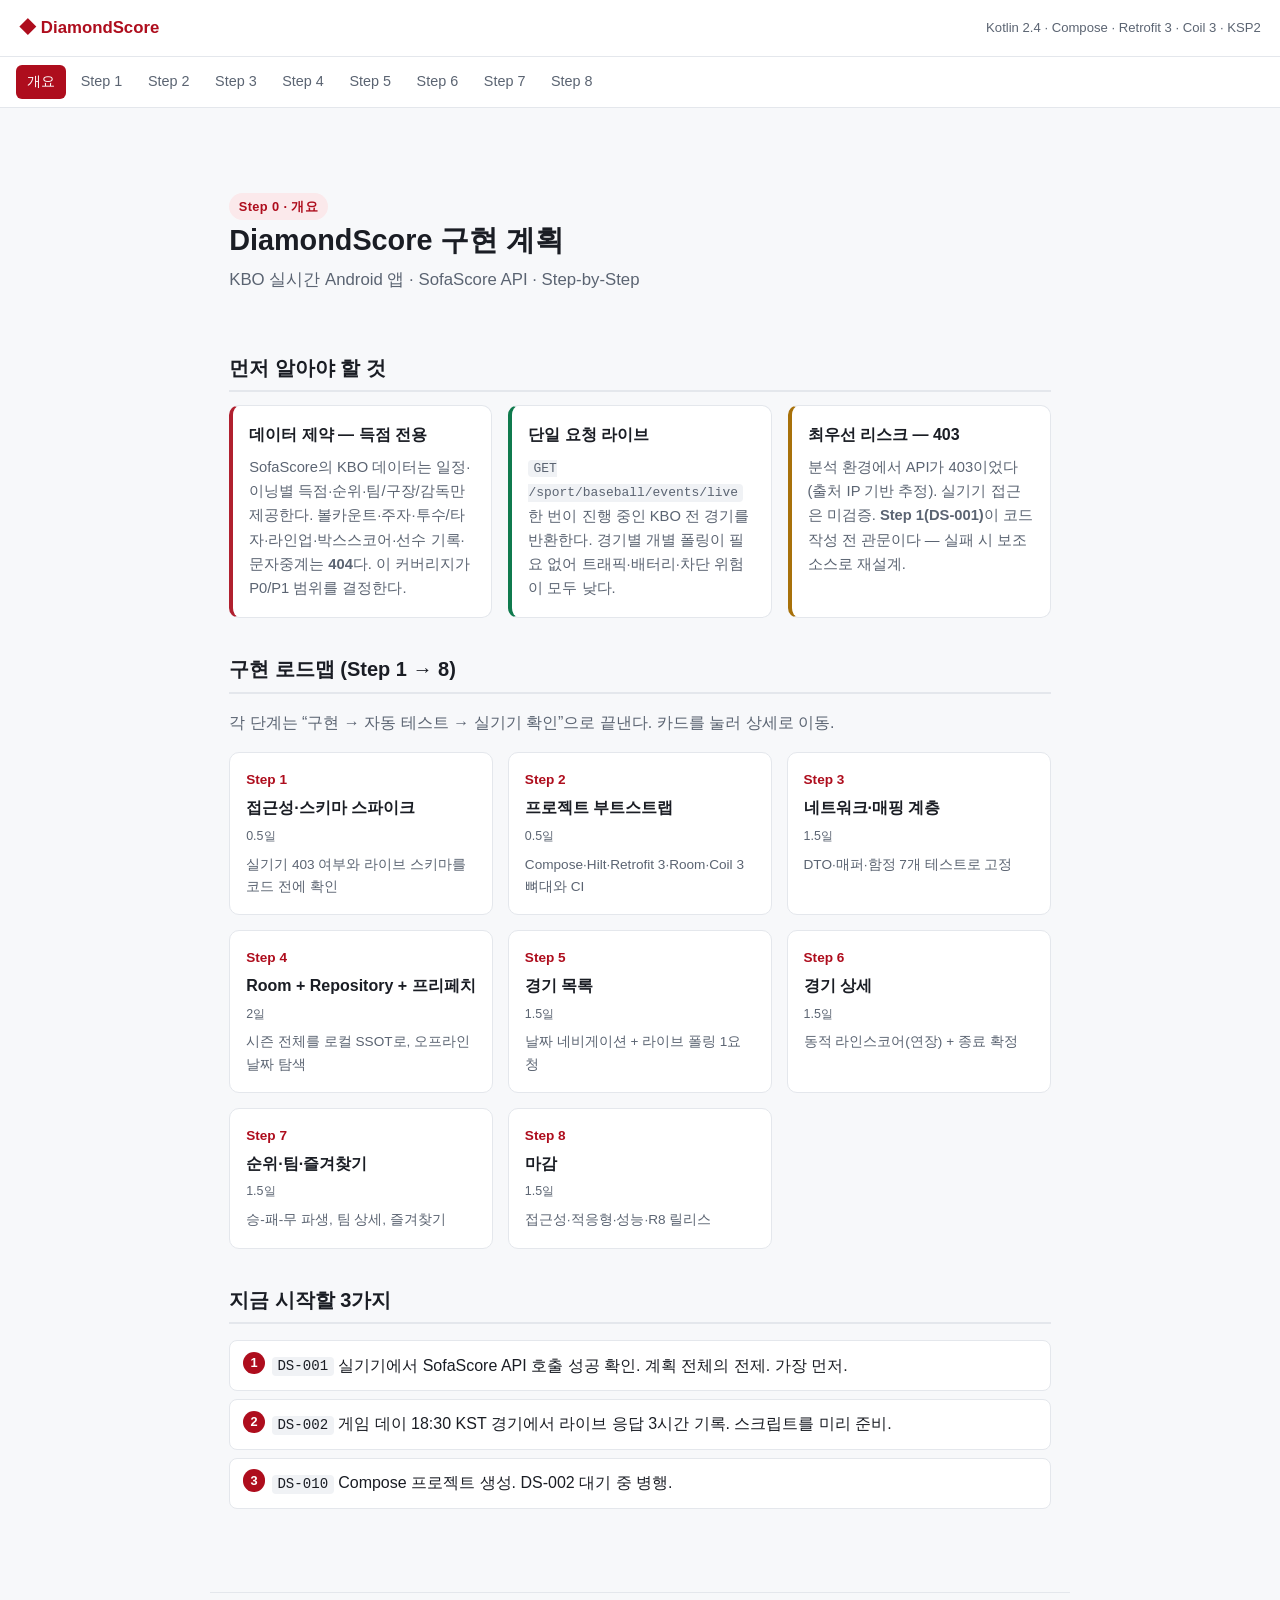
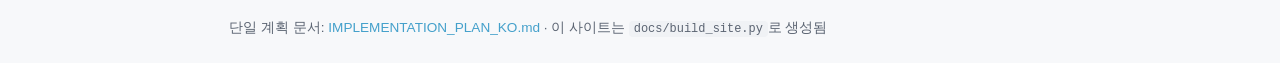
==== docs/index.html @ 122a35ac "Add DiamondScore implementation plan and Step-by-Step site - 단일 구현 계획 문서 (제품 요구사항 + 구현, §1~§13) - St" ====
<!doctype html>
<html lang="ko">
<head>
<meta charset="utf-8">
<meta name="viewport" content="width=device-width, initial-scale=1">
<title>개요 · DiamondScore</title>
<link rel="stylesheet" href="assets/site.css">
</head>
<body>
<header class="top">
  <a class="brand" href="index.html">◆ DiamondScore</a>
  <span class="stack">Kotlin 2.4 · Compose · Retrofit 3 · Coil 3 · KSP2</span>
</header>
<nav class="steps"><a href="index.html" class="active">개요</a><a href="step-1.html">Step 1</a><a href="step-2.html">Step 2</a><a href="step-3.html">Step 3</a><a href="step-4.html">Step 4</a><a href="step-5.html">Step 5</a><a href="step-6.html">Step 6</a><a href="step-7.html">Step 7</a><a href="step-8.html">Step 8</a></nav>
<main>

<section class="hero">
  <span class="step0">Step 0 · 개요</span>
  <h1>DiamondScore 구현 계획</h1>
  <p class="sub">KBO 실시간 Android 앱 · SofaScore API · Step-by-Step</p>
</section>

<section>
  <h2>먼저 알아야 할 것</h2>
  <div class="ctx-grid"><article class="ctx danger"><h3>데이터 제약 — 득점 전용</h3><p>SofaScore의 KBO 데이터는 일정·이닝별 득점·순위·팀/구장/감독만 제공한다. 볼카운트·주자·투수/타자·라인업·박스스코어·선수 기록·문자중계는 <strong>404</strong>다. 이 커버리지가 P0/P1 범위를 결정한다.</p></article><article class="ctx ok"><h3>단일 요청 라이브</h3><p><code>GET /sport/baseball/events/live</code> 한 번이 진행 중인 KBO 전 경기를 반환한다. 경기별 개별 폴링이 필요 없어 트래픽·배터리·차단 위험이 모두 낮다.</p></article><article class="ctx warn"><h3>최우선 리스크 — 403</h3><p>분석 환경에서 API가 403이었다(출처 IP 기반 추정). 실기기 접근은 미검증. <strong>Step 1(DS-001)</strong>이 코드 작성 전 관문이다 — 실패 시 보조 소스로 재설계.</p></article></div>
</section>

<section>
  <h2>구현 로드맵 (Step 1 → 8)</h2>
  <p class="lead">각 단계는 “구현 → 자동 테스트 → 실기기 확인”으로 끝낸다. 카드를 눌러 상세로 이동.</p>
  <div class="road-grid"><a class="road" href="step-1.html"><span class="rn">Step 1</span><span class="rt">접근성·스키마 스파이크</span><span class="rd">0.5일</span><span class="rg">실기기 403 여부와 라이브 스키마를 코드 전에 확인</span></a><a class="road" href="step-2.html"><span class="rn">Step 2</span><span class="rt">프로젝트 부트스트랩</span><span class="rd">0.5일</span><span class="rg">Compose·Hilt·Retrofit 3·Room·Coil 3 뼈대와 CI</span></a><a class="road" href="step-3.html"><span class="rn">Step 3</span><span class="rt">네트워크·매핑 계층</span><span class="rd">1.5일</span><span class="rg">DTO·매퍼·함정 7개 테스트로 고정</span></a><a class="road" href="step-4.html"><span class="rn">Step 4</span><span class="rt">Room + Repository + 프리페치</span><span class="rd">2일</span><span class="rg">시즌 전체를 로컬 SSOT로, 오프라인 날짜 탐색</span></a><a class="road" href="step-5.html"><span class="rn">Step 5</span><span class="rt">경기 목록</span><span class="rd">1.5일</span><span class="rg">날짜 네비게이션 + 라이브 폴링 1요청</span></a><a class="road" href="step-6.html"><span class="rn">Step 6</span><span class="rt">경기 상세</span><span class="rd">1.5일</span><span class="rg">동적 라인스코어(연장) + 종료 확정</span></a><a class="road" href="step-7.html"><span class="rn">Step 7</span><span class="rt">순위·팀·즐겨찾기</span><span class="rd">1.5일</span><span class="rg">승-패-무 파생, 팀 상세, 즐겨찾기</span></a><a class="road" href="step-8.html"><span class="rn">Step 8</span><span class="rt">마감</span><span class="rd">1.5일</span><span class="rg">접근성·적응형·성능·R8 릴리스</span></a></div>
</section>

<section class="startnow">
  <h2>지금 시작할 3가지</h2>
  <ol><li><code>DS-001</code> 실기기에서 SofaScore API 호출 성공 확인. 계획 전체의 전제. 가장 먼저.</li><li><code>DS-002</code> 게임 데이 18:30 KST 경기에서 라이브 응답 3시간 기록. 스크립트를 미리 준비.</li><li><code>DS-010</code> Compose 프로젝트 생성. DS-002 대기 중 병행.</li></ol>
</section>

</main>
<footer>
  <p>단일 계획 문서: <a href="IMPLEMENTATION_PLAN_KO.md">IMPLEMENTATION_PLAN_KO.md</a> · 이 사이트는 <code>docs/build_site.py</code>로 생성됨</p>
</footer>
</body>
</html>
---- docs/assets/site.css ----
:root{
  --bg:#f7f8fa; --surface:#ffffff; --ink:#1a1d24; --muted:#5b6472; --line:#e4e7ec;
  --brand:#ae0d1d; --accent:#44a0cb; --code-bg:#f0f2f5;
  --ok:#0f7a4d; --ok-bg:#e7f6ee; --warn:#a8710a; --warn-bg:#fbf1dd; --danger:#b0202f; --danger-bg:#fbe9eb;
}
@media (prefers-color-scheme:dark){
  :root{
    --bg:#0f1216; --surface:#171b21; --ink:#e6e9ef; --muted:#9aa4b2; --line:#2a303a;
    --brand:#f2647a; --accent:#6fc0e6; --code-bg:#1f242c;
    --ok:#5fd39a; --ok-bg:#12291f; --warn:#e0b25f; --warn-bg:#2a2313; --danger:#f2647a; --danger-bg:#2a1518;
  }
}
*{box-sizing:border-box}
html{scroll-behavior:smooth}
body{margin:0;background:var(--bg);color:var(--ink);
  font-family:-apple-system,BlinkMacSystemFont,"Segoe UI",Roboto,"Apple SD Gothic Neo","Noto Sans KR",sans-serif;
  line-height:1.65;font-size:16px}
a{color:var(--accent);text-decoration:none}
a:hover{text-decoration:underline}
code{background:var(--code-bg);padding:.1em .4em;border-radius:4px;font-size:.88em;
  font-family:ui-monospace,SFMono-Regular,Menlo,monospace}

.top{display:flex;align-items:center;justify-content:space-between;gap:1rem;flex-wrap:wrap;
  padding:.9rem 1.2rem;background:var(--surface);border-bottom:1px solid var(--line)}
.brand{font-weight:700;color:var(--brand);font-size:1.05rem}
.brand:hover{text-decoration:none}
.stack{color:var(--muted);font-size:.82rem}

nav.steps{position:sticky;top:0;z-index:10;display:flex;gap:.2rem;flex-wrap:wrap;
  padding:.5rem 1rem;background:var(--surface);border-bottom:1px solid var(--line)}
nav.steps a{padding:.3rem .7rem;border-radius:6px;color:var(--muted);font-size:.9rem;font-weight:500}
nav.steps a:hover{background:var(--code-bg);text-decoration:none}
nav.steps a.active{background:var(--brand);color:#fff}

main{max-width:860px;margin:0 auto;padding:1.5rem 1.2rem 3rem}
section{margin:2.2rem 0}
h1{font-size:1.8rem;line-height:1.25;margin:.2rem 0}
h2{font-size:1.25rem;margin:0 0 .8rem;padding-bottom:.35rem;border-bottom:2px solid var(--line)}
h3{font-size:1rem;margin:0 0 .4rem}
.lead,.sub{color:var(--muted)}

.hero{padding:1.6rem 0 .4rem}
.step0{display:inline-block;font-size:.8rem;font-weight:700;letter-spacing:.03em;
  color:var(--brand);background:var(--danger-bg);padding:.2rem .6rem;border-radius:999px}
.hero .sub{font-size:1.05rem;margin-top:.4rem}

.badge{font-size:.7rem;vertical-align:middle;padding:.15rem .5rem;border-radius:999px}
.badge.prio{background:var(--warn-bg);color:var(--warn);border:1px solid var(--warn)}

.ctx-grid{display:grid;grid-template-columns:repeat(auto-fit,minmax(230px,1fr));gap:1rem}
.ctx{background:var(--surface);border:1px solid var(--line);border-left:4px solid var(--line);
  border-radius:10px;padding:1rem}
.ctx p{margin:.3rem 0 0;color:var(--muted);font-size:.92rem}
.ctx.danger{border-left-color:var(--danger)}
.ctx.warn{border-left-color:var(--warn)}
.ctx.ok{border-left-color:var(--ok)}

.road-grid{display:grid;grid-template-columns:repeat(auto-fill,minmax(250px,1fr));gap:.9rem}
.road{display:flex;flex-direction:column;gap:.25rem;background:var(--surface);
  border:1px solid var(--line);border-radius:10px;padding:1rem;transition:transform .1s,border-color .1s}
.road:hover{text-decoration:none;transform:translateY(-2px);border-color:var(--accent)}
.rn{font-weight:700;color:var(--brand);font-size:.85rem}
.rt{font-weight:600;color:var(--ink)}
.rd{font-size:.78rem;color:var(--muted)}
.rg{font-size:.85rem;color:var(--muted);margin-top:.2rem}

.startnow ol{padding-left:0;list-style:none;counter-reset:s}
.startnow li{counter-increment:s;background:var(--surface);border:1px solid var(--line);
  border-radius:8px;padding:.7rem 1rem .7rem 2.6rem;margin:.5rem 0;position:relative}
.startnow li::before{content:counter(s);position:absolute;left:.8rem;top:.65rem;
  width:1.4rem;height:1.4rem;background:var(--brand);color:#fff;border-radius:50%;
  display:grid;place-items:center;font-size:.8rem;font-weight:700}

.meta-box{background:var(--surface);border:1px solid var(--line);border-radius:10px;padding:.4rem 1.1rem}
.meta-box p{margin:.6rem 0}
.meta-box strong{display:inline-block;min-width:5.5rem;color:var(--brand)}

ol.substeps{list-style:none;padding:0;counter-reset:d}
li.sub{background:var(--surface);border:1px solid var(--line);border-radius:10px;
  padding:1rem 1.1rem;margin:.8rem 0}
.sub-head{display:flex;align-items:baseline;gap:.6rem;flex-wrap:wrap}
.dsid{font-family:ui-monospace,monospace;font-size:.78rem;font-weight:700;color:#fff;
  background:var(--accent);padding:.15rem .5rem;border-radius:5px}
.sub-title{font-weight:600;font-size:1.02rem}
.ref{margin-left:auto;font-size:.78rem;color:var(--muted)}
ul.tasks{margin:.6rem 0 0;padding-left:1.2rem}
ul.tasks li{margin:.3rem 0}

.done{background:var(--ok-bg);border:1px solid var(--ok);border-radius:10px;padding:.6rem 1.2rem}
.done h2{border-color:color-mix(in srgb,var(--ok) 40%,transparent)}
ul.check{list-style:none;padding-left:1.6rem}
ul.check li{position:relative;margin:.4rem 0}
ul.check li::before{content:"✓";position:absolute;left:-1.6rem;color:var(--ok);font-weight:700}

nav.pager{display:flex;justify-content:space-between;gap:1rem;margin-top:2.5rem;
  padding-top:1.2rem;border-top:1px solid var(--line)}
nav.pager a{font-weight:600}

footer{max-width:860px;margin:0 auto;padding:1.5rem 1.2rem;color:var(--muted);font-size:.85rem;
  border-top:1px solid var(--line)}
footer p{margin:0}
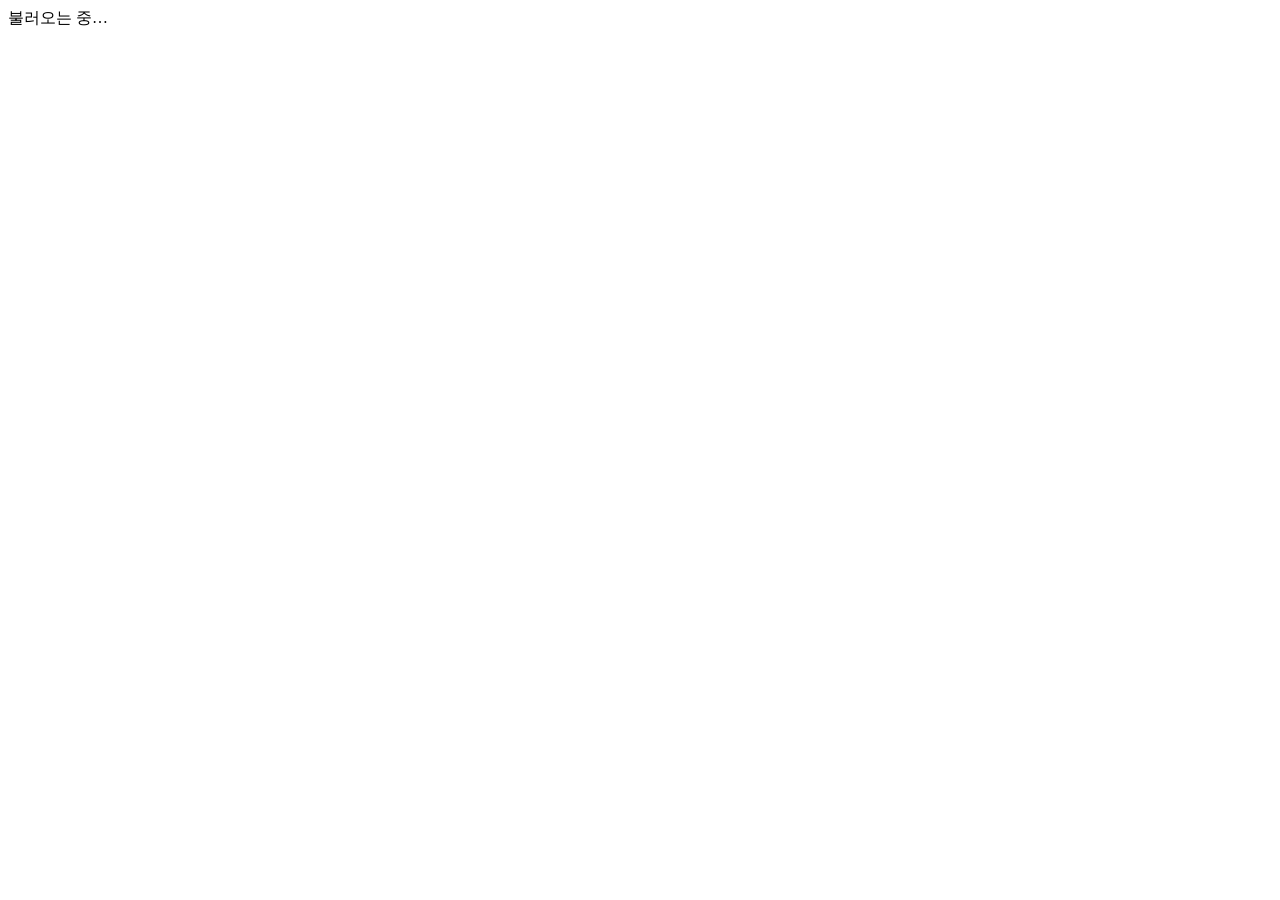
==== commit 5cb976c5: "Rebuild docs as docsify Codelabs tutorial - 정적 HTML 사이트 → docsify SPA(vue 테마·Prism·검색·진행률)로 전면 재개편 -" ====
--- a/docs/index.html
+++ b/docs/index.html
@@ -1,44 +1,78 @@
-<!doctype html>
+<!DOCTYPE html>
 <html lang="ko">
 <head>
-<meta charset="utf-8">
-<meta name="viewport" content="width=device-width, initial-scale=1">
-<title>개요 · DiamondScore</title>
-<link rel="stylesheet" href="assets/site.css">
+  <meta charset="UTF-8">
+  <meta name="viewport" content="width=device-width, initial-scale=1.0">
+  <title>DiamondScore — KBO 앱 Codelabs</title>
+  <meta name="description" content="SofaScore API로 KBO 실시간 Android 앱을 처음부터 만드는 단계별 따라하기 튜토리얼">
+  <link rel="stylesheet" href="//cdn.jsdelivr.net/npm/docsify@4/lib/themes/vue.css">
+  <link rel="stylesheet" href="assets/codelab.css">
 </head>
 <body>
-<header class="top">
-  <a class="brand" href="index.html">◆ DiamondScore</a>
-  <span class="stack">Kotlin 2.4 · Compose · Retrofit 3 · Coil 3 · KSP2</span>
-</header>
-<nav class="steps"><a href="index.html" class="active">개요</a><a href="step-1.html">Step 1</a><a href="step-2.html">Step 2</a><a href="step-3.html">Step 3</a><a href="step-4.html">Step 4</a><a href="step-5.html">Step 5</a><a href="step-6.html">Step 6</a><a href="step-7.html">Step 7</a><a href="step-8.html">Step 8</a></nav>
-<main>
-
-<section class="hero">
-  <span class="step0">Step 0 · 개요</span>
-  <h1>DiamondScore 구현 계획</h1>
-  <p class="sub">KBO 실시간 Android 앱 · SofaScore API · Step-by-Step</p>
-</section>
-
-<section>
-  <h2>먼저 알아야 할 것</h2>
-  <div class="ctx-grid"><article class="ctx danger"><h3>데이터 제약 — 득점 전용</h3><p>SofaScore의 KBO 데이터는 일정·이닝별 득점·순위·팀/구장/감독만 제공한다. 볼카운트·주자·투수/타자·라인업·박스스코어·선수 기록·문자중계는 <strong>404</strong>다. 이 커버리지가 P0/P1 범위를 결정한다.</p></article><article class="ctx ok"><h3>단일 요청 라이브</h3><p><code>GET /sport/baseball/events/live</code> 한 번이 진행 중인 KBO 전 경기를 반환한다. 경기별 개별 폴링이 필요 없어 트래픽·배터리·차단 위험이 모두 낮다.</p></article><article class="ctx warn"><h3>최우선 리스크 — 403</h3><p>분석 환경에서 API가 403이었다(출처 IP 기반 추정). 실기기 접근은 미검증. <strong>Step 1(DS-001)</strong>이 코드 작성 전 관문이다 — 실패 시 보조 소스로 재설계.</p></article></div>
-</section>
-
-<section>
-  <h2>구현 로드맵 (Step 1 → 8)</h2>
-  <p class="lead">각 단계는 “구현 → 자동 테스트 → 실기기 확인”으로 끝낸다. 카드를 눌러 상세로 이동.</p>
-  <div class="road-grid"><a class="road" href="step-1.html"><span class="rn">Step 1</span><span class="rt">접근성·스키마 스파이크</span><span class="rd">0.5일</span><span class="rg">실기기 403 여부와 라이브 스키마를 코드 전에 확인</span></a><a class="road" href="step-2.html"><span class="rn">Step 2</span><span class="rt">프로젝트 부트스트랩</span><span class="rd">0.5일</span><span class="rg">Compose·Hilt·Retrofit 3·Room·Coil 3 뼈대와 CI</span></a><a class="road" href="step-3.html"><span class="rn">Step 3</span><span class="rt">네트워크·매핑 계층</span><span class="rd">1.5일</span><span class="rg">DTO·매퍼·함정 7개 테스트로 고정</span></a><a class="road" href="step-4.html"><span class="rn">Step 4</span><span class="rt">Room + Repository + 프리페치</span><span class="rd">2일</span><span class="rg">시즌 전체를 로컬 SSOT로, 오프라인 날짜 탐색</span></a><a class="road" href="step-5.html"><span class="rn">Step 5</span><span class="rt">경기 목록</span><span class="rd">1.5일</span><span class="rg">날짜 네비게이션 + 라이브 폴링 1요청</span></a><a class="road" href="step-6.html"><span class="rn">Step 6</span><span class="rt">경기 상세</span><span class="rd">1.5일</span><span class="rg">동적 라인스코어(연장) + 종료 확정</span></a><a class="road" href="step-7.html"><span class="rn">Step 7</span><span class="rt">순위·팀·즐겨찾기</span><span class="rd">1.5일</span><span class="rg">승-패-무 파생, 팀 상세, 즐겨찾기</span></a><a class="road" href="step-8.html"><span class="rn">Step 8</span><span class="rt">마감</span><span class="rd">1.5일</span><span class="rg">접근성·적응형·성능·R8 릴리스</span></a></div>
-</section>
-
-<section class="startnow">
-  <h2>지금 시작할 3가지</h2>
-  <ol><li><code>DS-001</code> 실기기에서 SofaScore API 호출 성공 확인. 계획 전체의 전제. 가장 먼저.</li><li><code>DS-002</code> 게임 데이 18:30 KST 경기에서 라이브 응답 3시간 기록. 스크립트를 미리 준비.</li><li><code>DS-010</code> Compose 프로젝트 생성. DS-002 대기 중 병행.</li></ol>
-</section>
-
-</main>
-<footer>
-  <p>단일 계획 문서: <a href="IMPLEMENTATION_PLAN_KO.md">IMPLEMENTATION_PLAN_KO.md</a> · 이 사이트는 <code>docs/build_site.py</code>로 생성됨</p>
-</footer>
+  <div id="app">불러오는 중…</div>
+  <script>
+    window.$docsify = {
+      name: 'DiamondScore Codelabs',
+      repo: 'NamJa/Diamondscore',
+      loadSidebar: true,
+      subMaxLevel: 2,
+      auto2top: true,
+      maxLevel: 3,
+      alias: { '/.*/_sidebar.md': '/_sidebar.md' },
+      search: {
+        placeholder: '검색…',
+        noData: '결과 없음',
+        depth: 3,
+      },
+      // 단계 완료 체크 + 진행률 (localStorage). 레퍼런스 codelabs의 진행 UX를 가볍게 재현.
+      plugins: [
+        function progress(hook, vm) {
+          var KEY = 'diamondscore_done';
+          function load() { try { return JSON.parse(localStorage.getItem(KEY) || '{}'); } catch (e) { return {}; } }
+          function save(o) { try { localStorage.setItem(KEY, JSON.stringify(o)); } catch (e) {} }
+          hook.doneEach(function () {
+            var path = (vm.route && vm.route.path) || location.hash;
+            var main = document.querySelector('.markdown-section');
+            if (!main) return;
+            // 홈: 전체 진행률 요약
+            var summary = document.getElementById('lab-progress');
+            if (summary) {
+              var done = load();
+              var total = 9, cleared = 0;
+              for (var i = 0; i <= 8; i++) if (done['/labs/step-' + i]) cleared++;
+              var pct = Math.round((cleared / total) * 100);
+              summary.innerHTML =
+                '<div class="pbar"><span style="width:' + pct + '%"></span></div>' +
+                '<p class="pnote">' + cleared + ' / ' + total + ' 단계 완료 · ' + pct + '%</p>';
+            }
+            // 랩 페이지: 하단에 완료 토글
+            if (path.indexOf('/labs/step-') === 0) {
+              var done = load();
+              var wrap = document.createElement('div');
+              wrap.className = 'lab-done';
+              var on = !!done[path];
+              wrap.innerHTML = '<button class="done-btn' + (on ? ' on' : '') + '">' +
+                (on ? '✓ 이 단계 완료함 (되돌리기)' : '이 단계 완료로 표시') + '</button>';
+              main.appendChild(wrap);
+              wrap.querySelector('button').addEventListener('click', function () {
+                var d = load();
+                if (d[path]) delete d[path]; else d[path] = Date.now();
+                save(d);
+                vm.route && location.reload();
+              });
+            }
+          });
+        }
+      ],
+    };
+  </script>
+  <script src="//cdn.jsdelivr.net/npm/docsify@4"></script>
+  <script src="//cdn.jsdelivr.net/npm/docsify@4/lib/plugins/search.min.js"></script>
+  <script src="//cdn.jsdelivr.net/npm/docsify@4/lib/plugins/zoom-image.min.js"></script>
+  <script src="//cdn.jsdelivr.net/npm/prismjs@1/components/prism-kotlin.min.js"></script>
+  <script src="//cdn.jsdelivr.net/npm/prismjs@1/components/prism-bash.min.js"></script>
+  <script src="//cdn.jsdelivr.net/npm/prismjs@1/components/prism-groovy.min.js"></script>
+  <script src="//cdn.jsdelivr.net/npm/prismjs@1/components/prism-toml.min.js"></script>
+  <script src="//cdn.jsdelivr.net/npm/prismjs@1/components/prism-json.min.js"></script>
 </body>
 </html>
--- a/docs/assets/codelab.css
+++ b/docs/assets/codelab.css
@@ -0,0 +1,85 @@
+/* DiamondScore Codelabs — docsify vue 테마 위 커스텀 (레퍼런스 codelabs 스타일) */
+:root {
+  --theme-color: #ae0d1d;      /* KBO 리그 primary */
+  --accent: #44a0cb;
+  --chip-bg: #f0f2f5;
+  --ok: #0f7a4d; --ok-bg: #e7f6ee;
+  --warn: #a8710a; --warn-bg: #fbf1dd;
+  --danger: #b0202f; --danger-bg: #fbe9eb;
+  --tip: #2b6cb0; --tip-bg: #e8f1fb;
+}
+
+/* 사이드바 그룹 헤더 */
+.sidebar-nav > ul > li > strong,
+.sidebar-nav p strong { color: var(--theme-color); font-size: .8rem; letter-spacing: .02em; }
+.sidebar-nav li a { font-size: .92rem; }
+
+/* 본문 폭·가독성 */
+.markdown-section { max-width: 820px; }
+.markdown-section h1 { font-size: 1.9rem; }
+.markdown-section h2 {
+  margin-top: 2.4rem; padding: .3rem 0 .4rem; border-bottom: 2px solid #eee;
+}
+.markdown-section h2::before {
+  content: "STEP"; display: inline-block; font-size: .62rem; font-weight: 700;
+  color: #fff; background: var(--accent); padding: .12rem .5rem; border-radius: 999px;
+  margin-right: .5rem; vertical-align: middle; letter-spacing: .05em;
+}
+
+/* 코드 */
+.markdown-section pre { border-radius: 8px; }
+.markdown-section code { font-size: .86em; }
+
+/* 상단 메타 칩 (소요·난이도) — 코드펜스 아닌 인라인 HTML로 사용 */
+.chips { display: flex; gap: .5rem; flex-wrap: wrap; margin: .2rem 0 1.2rem; }
+.chip {
+  font-size: .78rem; font-weight: 600; padding: .25rem .7rem; border-radius: 999px;
+  background: var(--chip-bg); color: #444;
+}
+.chip.time::before { content: "⏱ "; }
+.chip.diff::before { content: "★ "; }
+.chip.goal::before { content: "🎯 "; }
+
+/* 콜아웃 (blockquote 대체용 클래스) */
+.callout { border-radius: 8px; padding: .8rem 1rem; margin: 1.1rem 0; border-left: 4px solid; }
+.callout p:first-child { margin-top: 0; } .callout p:last-child { margin-bottom: 0; }
+.callout.tip { background: var(--tip-bg); border-color: var(--tip); }
+.callout.ok { background: var(--ok-bg); border-color: var(--ok); }
+.callout.warn { background: var(--warn-bg); border-color: var(--warn); }
+.callout.danger { background: var(--danger-bg); border-color: var(--danger); }
+.callout .t { font-weight: 700; display: block; margin-bottom: .2rem; }
+
+/* 체크포인트 박스 */
+.checkpoint {
+  background: var(--ok-bg); border: 1px solid var(--ok); border-radius: 8px;
+  padding: .8rem 1rem; margin: 1.2rem 0;
+}
+.checkpoint .t { font-weight: 700; color: var(--ok); }
+.checkpoint .t::before { content: "✅ 체크포인트 — "; }
+
+/* 홈 코드랩 카드 */
+.lab-cards { display: grid; grid-template-columns: repeat(auto-fill, minmax(240px, 1fr)); gap: 1rem; margin: 1.2rem 0; }
+.lab-cards a {
+  display: block; border: 1px solid #e4e7ec; border-radius: 10px; padding: 1rem;
+  text-decoration: none !important; transition: transform .1s, border-color .1s; color: inherit;
+}
+.lab-cards a:hover { transform: translateY(-2px); border-color: var(--accent); }
+.lab-cards .n { color: var(--theme-color); font-weight: 700; font-size: .82rem; }
+.lab-cards .h { font-weight: 600; display: block; margin: .2rem 0; }
+.lab-cards .d { color: #667; font-size: .8rem; }
+
+/* 진행률 바 */
+.pbar { height: 12px; background: var(--chip-bg); border-radius: 999px; overflow: hidden; }
+.pbar span { display: block; height: 100%; background: linear-gradient(90deg, var(--theme-color), var(--accent)); }
+.pnote { font-size: .85rem; color: #667; margin-top: .4rem; }
+
+/* 단계 완료 토글 */
+.lab-done { margin: 2.5rem 0 1rem; text-align: center; }
+.done-btn {
+  font-size: .95rem; font-weight: 600; padding: .7rem 1.4rem; border-radius: 999px;
+  border: 2px solid var(--theme-color); background: #fff; color: var(--theme-color); cursor: pointer;
+}
+.done-btn.on { background: var(--ok); border-color: var(--ok); color: #fff; }
+
+/* 단계 이동 pager */
+.pager { display: flex; justify-content: space-between; gap: 1rem; margin-top: 2rem; padding-top: 1.2rem; border-top: 1px solid #eee; }
